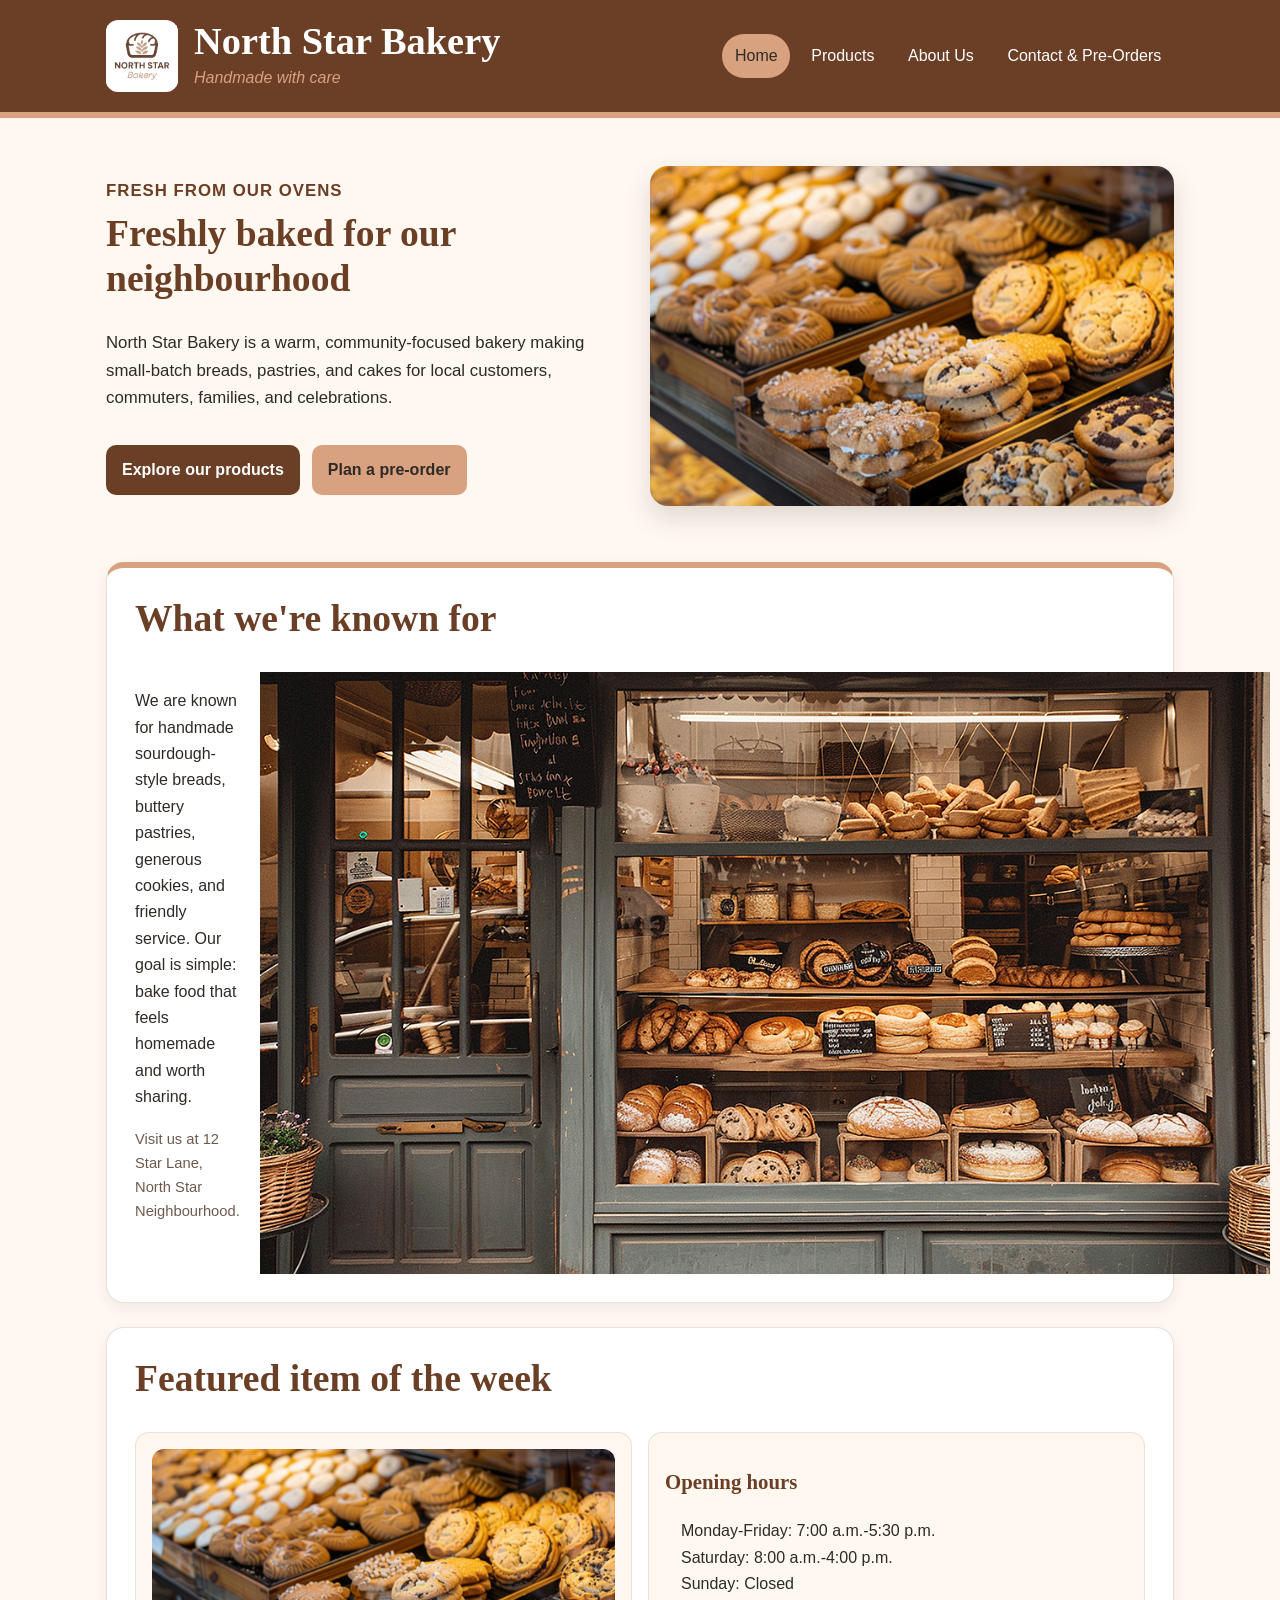
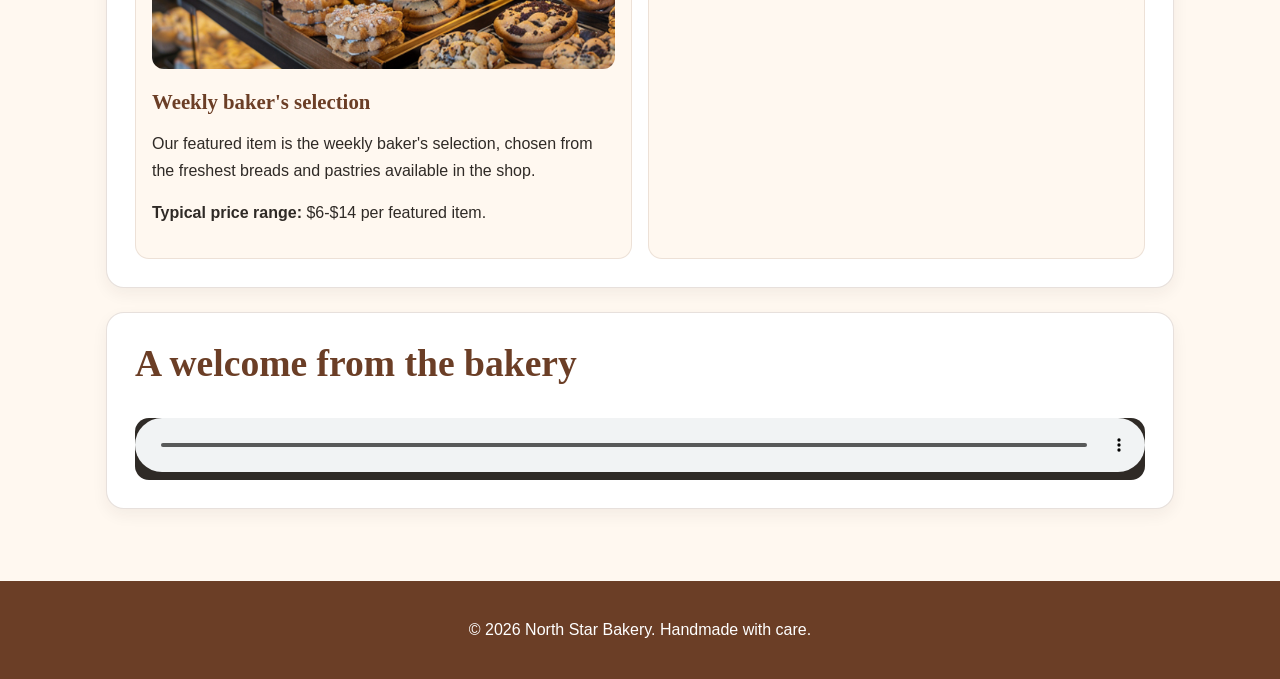
==== index.html @ 4f57fba3 "Add files via upload" ====
<!DOCTYPE html>
<html lang="en">
<head>
  <meta charset="UTF-8">
  <meta name="viewport" content="width=device-width, initial-scale=1.0">
  <meta name="description" content="North Star Bakery - handmade breads, pastries and celebration treats for the neighbourhood.">
  <title>North Star Bakery | Home</title>
  <link rel="stylesheet" href="styles.css">
</head>
<body>
<header class="site-header">
  <div class="header-inner">
    <a class="brand" href="index.html">
      <img src="bakery-logo.png" alt="North Star Bakery logo with a loaf of bread">
      <span class="brand-text">
        <h1>North Star Bakery</h1>
        <p>Handmade with care</p>
      </span>
    </a>
    <nav class="main-nav" aria-label="Main navigation">
      <ul>
        <li><a href="index.html" aria-current="page">Home</a></li>
        <li><a href="products.html" >Products</a></li>
        <li><a href="about.html" >About Us</a></li>
        <li><a href="contact.html" >Contact &amp; Pre-Orders</a></li>
      </ul>
    </nav>
  </div>
</header>

<main>
  <section class="hero">
    <div class="hero-copy">
      <p class="eyebrow">Fresh from our ovens</p>
      <h2>Freshly baked for our neighbourhood</h2>
      <p>North Star Bakery is a warm, community-focused bakery making small-batch breads, pastries, and cakes for local customers, commuters, families, and celebrations.</p>
      <div class="button-row">
        <a class="button" href="products.html">Explore our products</a>
        <a class="button secondary" href="contact.html">Plan a pre-order</a>
      </div>
    </div>
    <div class="hero-media">
      <img src="bakery-feature-large.png" alt="Featured selection of freshly baked North Star Bakery treats">
    </div>
  </section>

  <section class="section section-accent">
    <h2>What we're known for</h2>
    <div class="two-column">
      <div>
        <p>We are known for handmade sourdough-style breads, buttery pastries, generous cookies, and friendly service. Our goal is simple: bake food that feels homemade and worth sharing.</p>
        <p class="small-note">Visit us at 12 Star Lane, North Star Neighbourhood.</p>
      </div>
      <img src="bakery-storefront.png" alt="North Star Bakery storefront with a display window full of baked goods">
    </div>
  </section>

  <section class="section">
    <h2>Featured item of the week</h2>
    <div class="cards">
      <article class="card">
        <picture>
          <source srcset="bakery-feature-small.png" media="(max-width: 600px)">
          <img src="bakery-feature-large.png" alt="Featured selection of freshly baked North Star Bakery treats">
        </picture>
        <h3>Weekly baker's selection</h3>
        <p>Our featured item is the weekly baker's selection, chosen from the freshest breads and pastries available in the shop.</p>
        <p><strong>Typical price range:</strong> $6-$14 per featured item.</p>
      </article>
      <article class="card">
        <h3>Opening hours</h3>
        <address>
          Monday-Friday: 7:00 a.m.-5:30 p.m.<br>
          Saturday: 8:00 a.m.-4:00 p.m.<br>
          Sunday: Closed
        </address>
      </article>
    </div>
  </section>

  <section class="section">
    <h2>A welcome from the bakery</h2>
    <div class="media-frame">
      <audio controls>
        <source src="bakery-welcome.mp3" type="audio/mpeg">
        Your browser does not support audio playback. The North Star Bakery welcome message is available as audio in a supported browser.
      </audio>
    </div>
  </section>
</main>
<footer class="site-footer">
  <p>&copy; 2026 North Star Bakery. Handmade with care.</p>
</footer>

</body>
</html>
---- styles.css ----
:root {
  --cream: #FFF8F0;
  --brown: #6B3E26;
  --peach: #D8A17F;
  --charcoal: #2F2A26;
  --white: #FFFFFF;
  --max-width: 1100px;
}

* { box-sizing: border-box; }

html { scroll-behavior: smooth; }

body {
  margin: 0;
  background: var(--cream);
  color: var(--charcoal);
  font-family: Arial, Helvetica, sans-serif;
  line-height: 1.65;
}

img, video { max-width: 100%; display: block; }

a { color: var(--brown); }

a:focus-visible, button:focus-visible, input:focus-visible,
select:focus-visible, textarea:focus-visible {
  outline: 3px solid var(--peach);
  outline-offset: 2px;
}

.site-header {
  background: var(--brown);
  color: var(--white);
  border-bottom: 6px solid var(--peach);
}

.header-inner {
  max-width: var(--max-width);
  margin: 0 auto;
  padding: 1.25rem 1rem;
}

.brand {
  display: flex;
  align-items: center;
  gap: 1rem;
  text-decoration: none;
  color: var(--white);
}

.brand img {
  width: 72px;
  height: 72px;
  object-fit: contain;
  background: var(--white);
  border-radius: 12px;
}

.brand-text h1 {
  margin: 0;
  font-family: Georgia, "Times New Roman", serif;
  font-size: clamp(1.65rem, 5vw, 2.4rem);
  line-height: 1.05;
}

.brand-text p {
  margin: 0.25rem 0 0;
  color: var(--peach);
  font-style: italic;
}

.main-nav ul {
  list-style: none;
  display: flex;
  flex-wrap: wrap;
  gap: 0.5rem;
  margin: 1rem 0 0;
  padding: 0;
}

.main-nav a {
  display: block;
  padding: 0.55rem 0.8rem;
  border-radius: 999px;
  color: var(--white);
  text-decoration: none;
}

.main-nav a:hover,
.main-nav a[aria-current="page"] {
  background: var(--peach);
  color: var(--charcoal);
}

main {
  max-width: var(--max-width);
  margin: 0 auto;
  padding: 1.25rem 1rem 3rem;
}

.hero {
  display: flex;
  flex-direction: column;
  gap: 1.25rem;
  align-items: stretch;
  padding: 1rem 0 2rem;
}

.hero-copy {
  display: flex;
  flex-direction: column;
  justify-content: center;
}

.eyebrow {
  margin: 0 0 0.4rem;
  color: var(--brown);
  font-weight: 700;
  letter-spacing: 0.06em;
  text-transform: uppercase;
  font-size: 0.82rem;
}

h2, h3 {
  font-family: Georgia, "Times New Roman", serif;
  color: var(--brown);
  line-height: 1.2;
}

h2 { font-size: clamp(1.65rem, 4vw, 2.35rem); margin-top: 0; }
h3 { font-size: 1.3rem; }

.hero h2 { margin-bottom: 0.7rem; }

.hero p { font-size: 1.05rem; }

.button-row {
  display: flex;
  flex-wrap: wrap;
  gap: 0.75rem;
  margin-top: 1rem;
}

.button {
  display: inline-block;
  padding: 0.75rem 1rem;
  border-radius: 10px;
  background: var(--brown);
  color: var(--white);
  font-weight: 700;
  text-decoration: none;
}

.button.secondary {
  background: var(--peach);
  color: var(--charcoal);
}

.hero-media {
  border-radius: 18px;
  overflow: hidden;
  box-shadow: 0 12px 26px rgba(47, 42, 38, 0.15);
}

.hero-media img {
  width: 100%;
  height: 100%;
  object-fit: cover;
}

.section {
  margin: 1.5rem 0;
  padding: 1.4rem;
  background: var(--white);
  border: 1px solid rgba(107, 62, 38, 0.16);
  border-radius: 18px;
  box-shadow: 0 6px 16px rgba(47, 42, 38, 0.06);
}

.section-accent {
  border-top: 6px solid var(--peach);
}

.cards {
  display: flex;
  flex-direction: column;
  gap: 1rem;
}

.card {
  flex: 1 1 0;
  padding: 1rem;
  background: var(--cream);
  border-radius: 14px;
  border: 1px solid rgba(107, 62, 38, 0.12);
}

.card img {
  width: 100%;
  height: 220px;
  object-fit: cover;
  border-radius: 12px;
  margin-bottom: 0.9rem;
}

.card h3 { margin-bottom: 0.45rem; }

.product-list {
  display: flex;
  flex-direction: column;
  gap: 0.9rem;
}

.product-item {
  padding: 1rem;
  border-left: 4px solid var(--peach);
  background: var(--cream);
  border-radius: 8px;
}

.product-item strong { color: var(--brown); }

figure { margin: 0; }
figcaption {
  margin-top: 0.7rem;
  font-style: italic;
  color: #5d4c43;
}

address {
  font-style: normal;
  background: var(--cream);
  border-radius: 12px;
  padding: 1rem;
}

.media-frame {
  border-radius: 14px;
  overflow: hidden;
  background: var(--charcoal);
}

.media-frame audio,
.media-frame video {
  width: 100%;
}

form {
  display: flex;
  flex-direction: column;
  gap: 1rem;
}

fieldset {
  border: 2px solid rgba(107, 62, 38, 0.22);
  border-radius: 12px;
  padding: 1rem;
}

legend {
  padding: 0 0.5rem;
  font-family: Georgia, "Times New Roman", serif;
  font-weight: 700;
  color: var(--brown);
}

label {
  display: inline-block;
  margin-bottom: 0.35rem;
  font-weight: 700;
}

input, select, textarea {
  width: 100%;
  border: 1px solid #B9AAA0;
  border-radius: 8px;
  padding: 0.7rem 0.75rem;
  font: inherit;
  color: var(--charcoal);
  background: var(--white);
}

textarea { resize: vertical; }

button {
  border: 0;
  cursor: pointer;
  font: inherit;
}

.site-footer {
  background: var(--brown);
  color: var(--white);
  text-align: center;
  padding: 1.25rem 1rem;
}

.small-note {
  color: #6d5a4e;
  font-size: 0.92rem;
}

@media (min-width: 720px) {
  .header-inner {
    display: flex;
    align-items: center;
    justify-content: space-between;
    gap: 1.5rem;
  }

  .main-nav ul {
    justify-content: flex-end;
    margin-top: 0;
  }

  .hero {
    flex-direction: row;
    align-items: stretch;
  }

  .hero-copy, .hero-media {
    flex: 1 1 0;
  }

  .hero-media {
    min-height: 340px;
  }

  .cards {
    flex-direction: row;
  }

  .product-list {
    flex-direction: row;
    flex-wrap: wrap;
  }

  .product-item {
    flex: 1 1 45%;
  }

  .two-column {
    display: flex;
    gap: 1.25rem;
    align-items: flex-start;
  }

  .two-column > * {
    flex: 1 1 0;
  }
}

@media (min-width: 1000px) {
  main { padding-top: 2rem; }
  .section { padding: 1.75rem; }
}
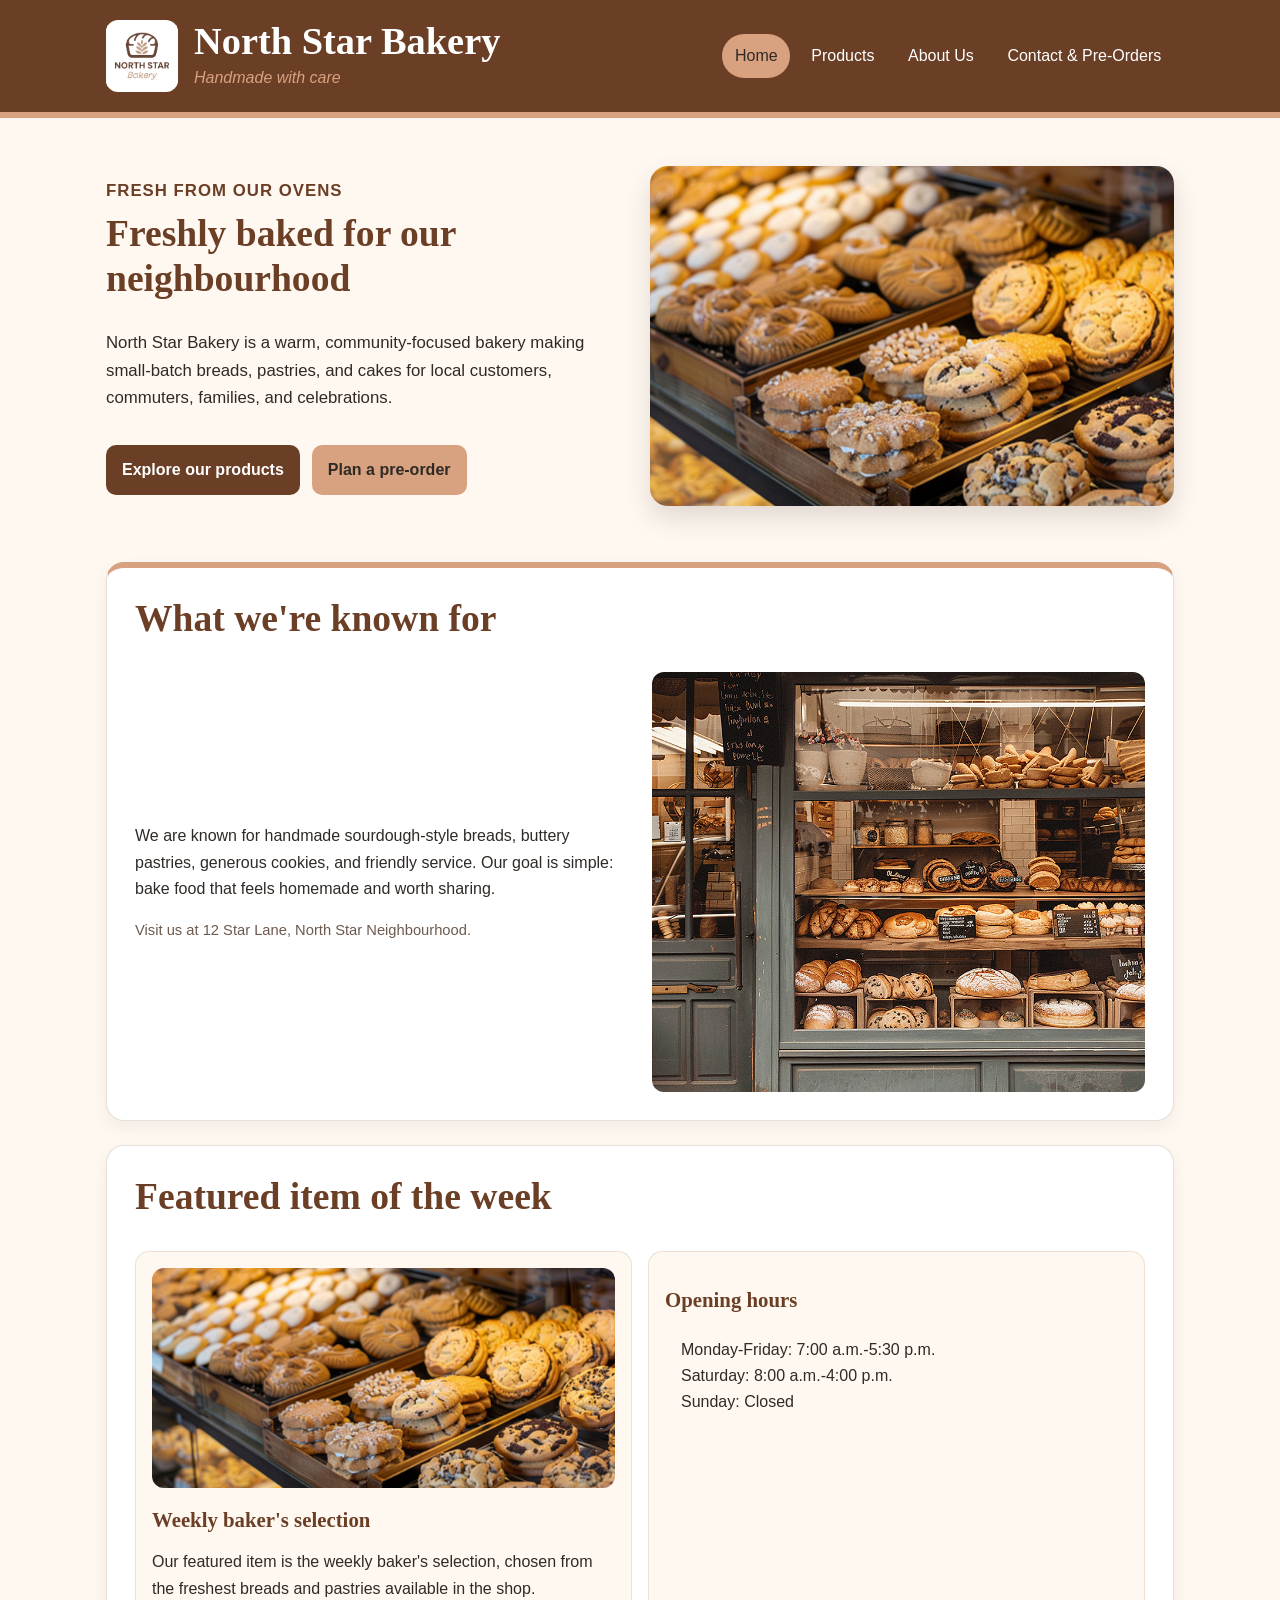
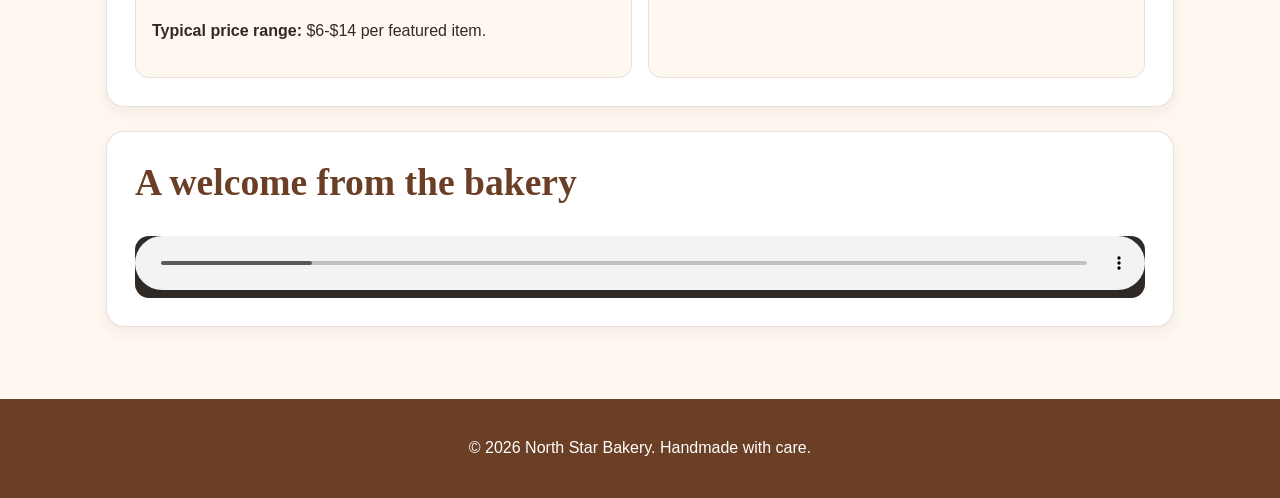
==== commit ce8ad201: "Fix responsive two-column layout and refresh CSS cache" ====
--- a/index.html
+++ b/index.html
@@ -5,7 +5,7 @@
   <meta name="viewport" content="width=device-width, initial-scale=1.0">
   <meta name="description" content="North Star Bakery - handmade breads, pastries and celebration treats for the neighbourhood.">
   <title>North Star Bakery | Home</title>
-  <link rel="stylesheet" href="styles.css">
+  <link rel="stylesheet" href="styles.css?v=2">
 </head>
 <body>
 <header class="site-header">
@@ -20,9 +20,9 @@
     <nav class="main-nav" aria-label="Main navigation">
       <ul>
         <li><a href="index.html" aria-current="page">Home</a></li>
-        <li><a href="products.html" >Products</a></li>
-        <li><a href="about.html" >About Us</a></li>
-        <li><a href="contact.html" >Contact &amp; Pre-Orders</a></li>
+        <li><a href="products.html">Products</a></li>
+        <li><a href="about.html">About Us</a></li>
+        <li><a href="contact.html">Contact &amp; Pre-Orders</a></li>
       </ul>
     </nav>
   </div>
--- a/styles.css
+++ b/styles.css
@@ -321,6 +321,7 @@
 
   .hero-copy, .hero-media {
     flex: 1 1 0;
+    min-width: 0;
   }
 
   .hero-media {
@@ -342,12 +343,21 @@
 
   .two-column {
     display: flex;
-    gap: 1.25rem;
-    align-items: flex-start;
+    gap: 1.5rem;
+    align-items: center;
   }
 
   .two-column > * {
-    flex: 1 1 0;
+    flex: 1 1 50%;
+    min-width: 0;
+  }
+
+  .two-column img {
+    width: 100%;
+    max-width: 100%;
+    height: 420px;
+    object-fit: cover;
+    border-radius: 12px;
   }
 }
 
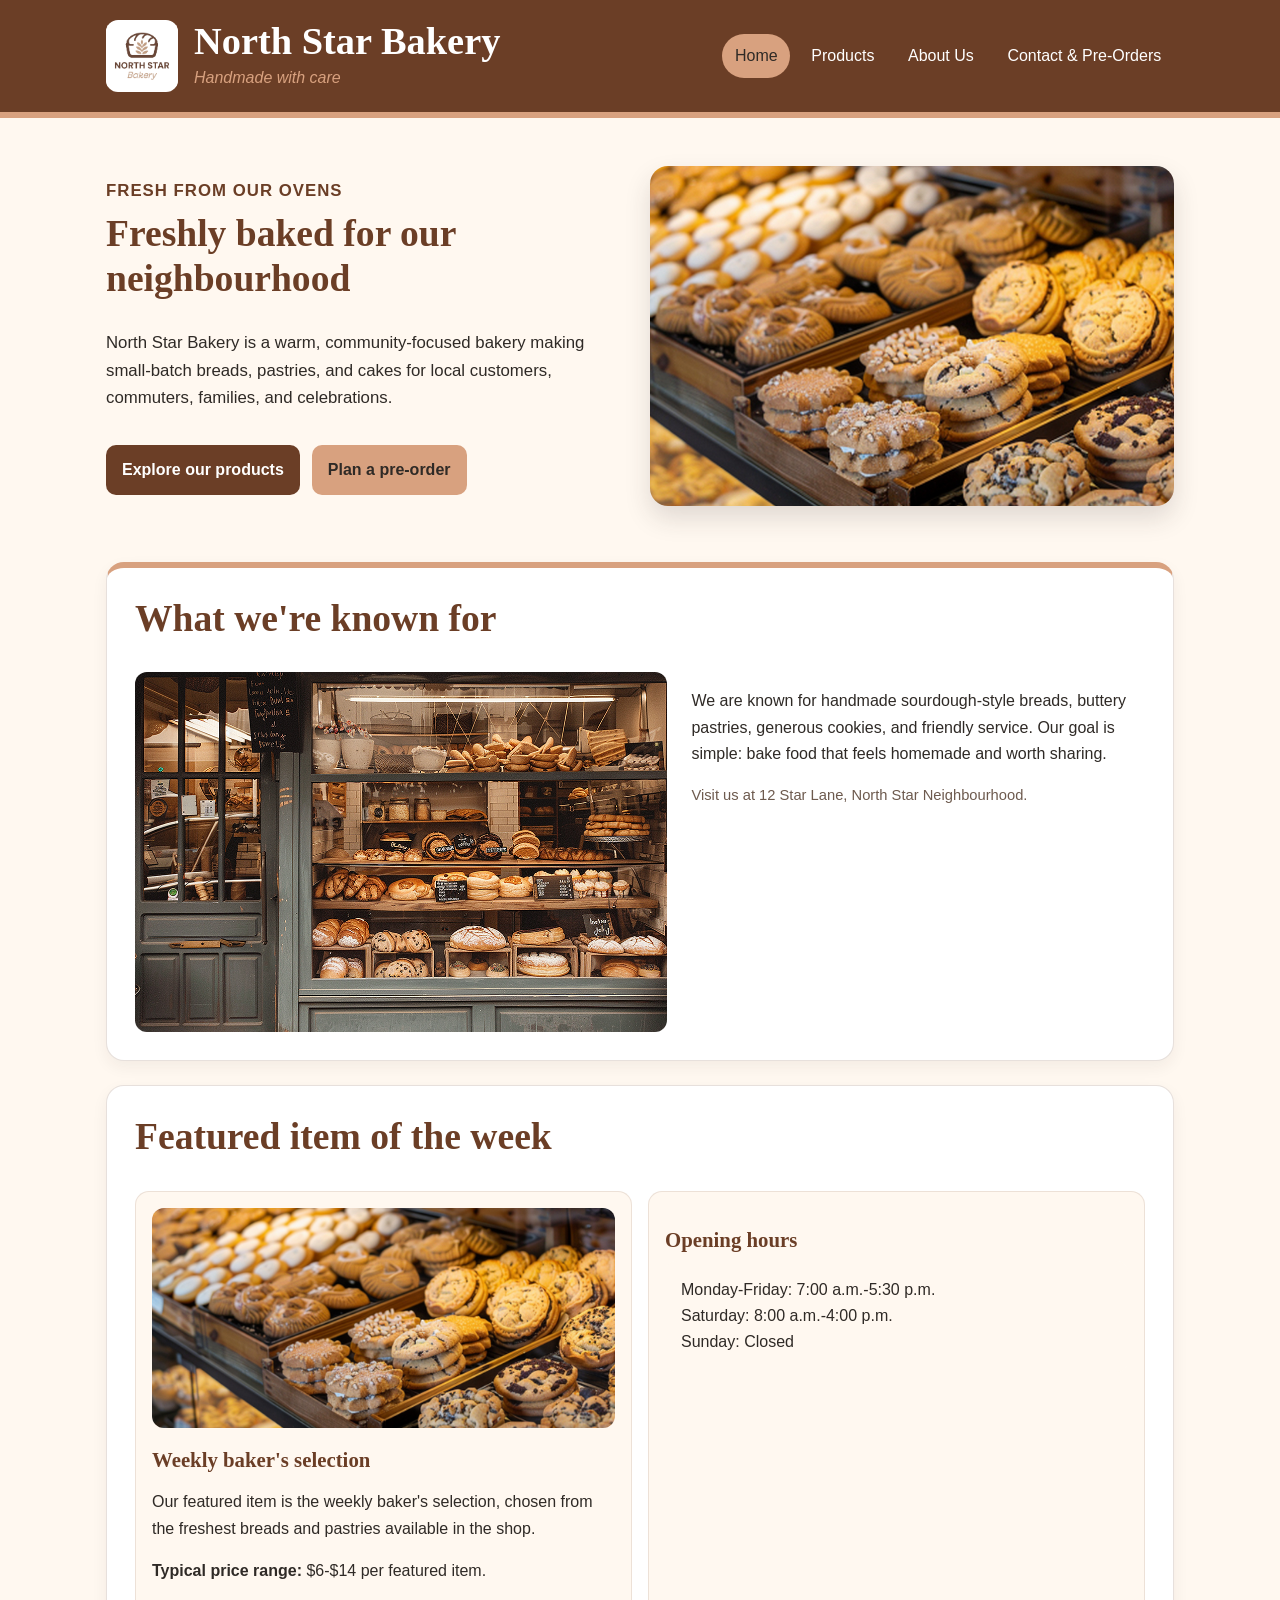
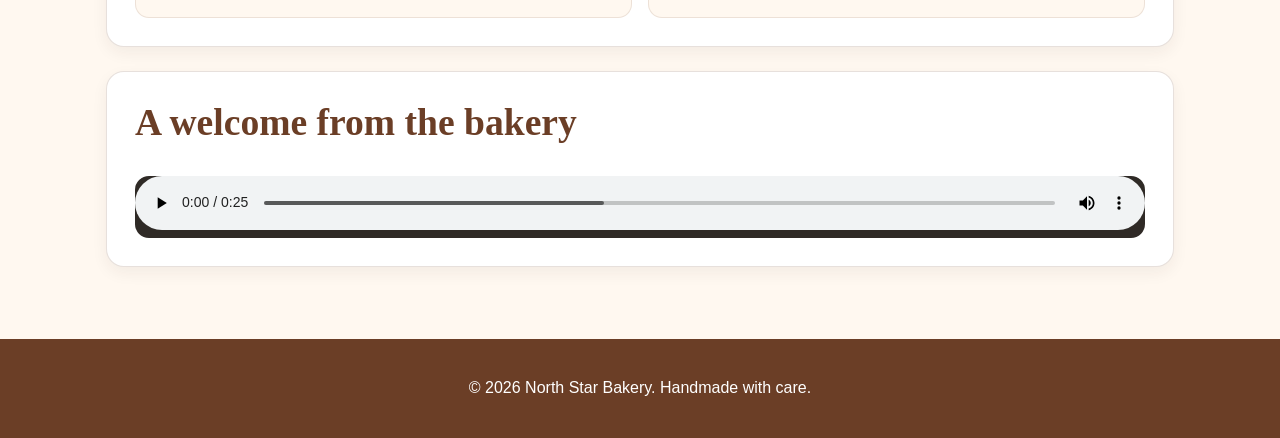
==== commit d48a4291: "Improve What we're known for layout with larger photo and text below" ====
--- a/index.html
+++ b/index.html
@@ -5,7 +5,7 @@
   <meta name="viewport" content="width=device-width, initial-scale=1.0">
   <meta name="description" content="North Star Bakery - handmade breads, pastries and celebration treats for the neighbourhood.">
   <title>North Star Bakery | Home</title>
-  <link rel="stylesheet" href="styles.css?v=2">
+  <link rel="stylesheet" href="styles.css?v=3">
 </head>
 <body>
 <header class="site-header">
@@ -46,12 +46,12 @@
 
   <section class="section section-accent">
     <h2>What we're known for</h2>
-    <div class="two-column">
-      <div>
+    <div class="two-column known-for">
+      <img src="bakery-storefront.png" alt="North Star Bakery storefront with a display window full of baked goods">
+      <div class="known-for-copy">
         <p>We are known for handmade sourdough-style breads, buttery pastries, generous cookies, and friendly service. Our goal is simple: bake food that feels homemade and worth sharing.</p>
         <p class="small-note">Visit us at 12 Star Lane, North Star Neighbourhood.</p>
       </div>
-      <img src="bakery-storefront.png" alt="North Star Bakery storefront with a display window full of baked goods">
     </div>
   </section>
 
--- a/styles.css
+++ b/styles.css
@@ -8,9 +8,7 @@
 }
 
 * { box-sizing: border-box; }
-
 html { scroll-behavior: smooth; }
-
 body {
   margin: 0;
   background: var(--cream);
@@ -18,29 +16,23 @@
   font-family: Arial, Helvetica, sans-serif;
   line-height: 1.65;
 }
-
 img, video { max-width: 100%; display: block; }
-
 a { color: var(--brown); }
-
 a:focus-visible, button:focus-visible, input:focus-visible,
 select:focus-visible, textarea:focus-visible {
   outline: 3px solid var(--peach);
   outline-offset: 2px;
 }
-
 .site-header {
   background: var(--brown);
   color: var(--white);
   border-bottom: 6px solid var(--peach);
 }
-
 .header-inner {
   max-width: var(--max-width);
   margin: 0 auto;
   padding: 1.25rem 1rem;
 }
-
 .brand {
   display: flex;
   align-items: center;
@@ -48,7 +40,6 @@
   text-decoration: none;
   color: var(--white);
 }
-
 .brand img {
   width: 72px;
   height: 72px;
@@ -56,20 +47,17 @@
   background: var(--white);
   border-radius: 12px;
 }
-
 .brand-text h1 {
   margin: 0;
   font-family: Georgia, "Times New Roman", serif;
   font-size: clamp(1.65rem, 5vw, 2.4rem);
   line-height: 1.05;
 }
-
 .brand-text p {
   margin: 0.25rem 0 0;
   color: var(--peach);
   font-style: italic;
 }
-
 .main-nav ul {
   list-style: none;
   display: flex;
@@ -78,7 +66,6 @@
   margin: 1rem 0 0;
   padding: 0;
 }
-
 .main-nav a {
   display: block;
   padding: 0.55rem 0.8rem;
@@ -86,19 +73,16 @@
   color: var(--white);
   text-decoration: none;
 }
-
 .main-nav a:hover,
 .main-nav a[aria-current="page"] {
   background: var(--peach);
   color: var(--charcoal);
 }
-
 main {
   max-width: var(--max-width);
   margin: 0 auto;
   padding: 1.25rem 1rem 3rem;
 }
-
 .hero {
   display: flex;
   flex-direction: column;
@@ -106,13 +90,11 @@
   align-items: stretch;
   padding: 1rem 0 2rem;
 }
-
 .hero-copy {
   display: flex;
   flex-direction: column;
   justify-content: center;
 }
-
 .eyebrow {
   margin: 0 0 0.4rem;
   color: var(--brown);
@@ -121,27 +103,21 @@
   text-transform: uppercase;
   font-size: 0.82rem;
 }
-
 h2, h3 {
   font-family: Georgia, "Times New Roman", serif;
   color: var(--brown);
   line-height: 1.2;
 }
-
 h2 { font-size: clamp(1.65rem, 4vw, 2.35rem); margin-top: 0; }
 h3 { font-size: 1.3rem; }
-
 .hero h2 { margin-bottom: 0.7rem; }
-
 .hero p { font-size: 1.05rem; }
-
 .button-row {
   display: flex;
   flex-wrap: wrap;
   gap: 0.75rem;
   margin-top: 1rem;
 }
-
 .button {
   display: inline-block;
   padding: 0.75rem 1rem;
@@ -151,24 +127,20 @@
   font-weight: 700;
   text-decoration: none;
 }
-
 .button.secondary {
   background: var(--peach);
   color: var(--charcoal);
 }
-
 .hero-media {
   border-radius: 18px;
   overflow: hidden;
   box-shadow: 0 12px 26px rgba(47, 42, 38, 0.15);
 }
-
 .hero-media img {
   width: 100%;
   height: 100%;
   object-fit: cover;
 }
-
 .section {
   margin: 1.5rem 0;
   padding: 1.4rem;
@@ -177,17 +149,12 @@
   border-radius: 18px;
   box-shadow: 0 6px 16px rgba(47, 42, 38, 0.06);
 }
-
-.section-accent {
-  border-top: 6px solid var(--peach);
-}
-
+.section-accent { border-top: 6px solid var(--peach); }
 .cards {
   display: flex;
   flex-direction: column;
   gap: 1rem;
 }
-
 .card {
   flex: 1 1 0;
   padding: 1rem;
@@ -195,7 +162,6 @@
   border-radius: 14px;
   border: 1px solid rgba(107, 62, 38, 0.12);
 }
-
 .card img {
   width: 100%;
   height: 220px;
@@ -203,74 +169,59 @@
   border-radius: 12px;
   margin-bottom: 0.9rem;
 }
-
 .card h3 { margin-bottom: 0.45rem; }
-
 .product-list {
   display: flex;
   flex-direction: column;
   gap: 0.9rem;
 }
-
 .product-item {
   padding: 1rem;
   border-left: 4px solid var(--peach);
   background: var(--cream);
   border-radius: 8px;
 }
-
 .product-item strong { color: var(--brown); }
-
 figure { margin: 0; }
 figcaption {
   margin-top: 0.7rem;
   font-style: italic;
   color: #5d4c43;
 }
-
 address {
   font-style: normal;
   background: var(--cream);
   border-radius: 12px;
   padding: 1rem;
 }
-
 .media-frame {
   border-radius: 14px;
   overflow: hidden;
   background: var(--charcoal);
 }
-
 .media-frame audio,
-.media-frame video {
-  width: 100%;
-}
-
+.media-frame video { width: 100%; }
 form {
   display: flex;
   flex-direction: column;
   gap: 1rem;
 }
-
 fieldset {
   border: 2px solid rgba(107, 62, 38, 0.22);
   border-radius: 12px;
   padding: 1rem;
 }
-
 legend {
   padding: 0 0.5rem;
   font-family: Georgia, "Times New Roman", serif;
   font-weight: 700;
   color: var(--brown);
 }
-
 label {
   display: inline-block;
   margin-bottom: 0.35rem;
   font-weight: 700;
 }
-
 input, select, textarea {
   width: 100%;
   border: 1px solid #B9AAA0;
@@ -280,27 +231,22 @@
   color: var(--charcoal);
   background: var(--white);
 }
-
 textarea { resize: vertical; }
-
 button {
   border: 0;
   cursor: pointer;
   font: inherit;
 }
-
 .site-footer {
   background: var(--brown);
   color: var(--white);
   text-align: center;
   padding: 1.25rem 1rem;
 }
-
 .small-note {
   color: #6d5a4e;
   font-size: 0.92rem;
 }
-
 @media (min-width: 720px) {
   .header-inner {
     display: flex;
@@ -308,60 +254,56 @@
     justify-content: space-between;
     gap: 1.5rem;
   }
-
   .main-nav ul {
     justify-content: flex-end;
     margin-top: 0;
   }
-
   .hero {
     flex-direction: row;
     align-items: stretch;
   }
-
   .hero-copy, .hero-media {
     flex: 1 1 0;
     min-width: 0;
   }
-
-  .hero-media {
-    min-height: 340px;
-  }
-
-  .cards {
-    flex-direction: row;
-  }
-
+  .hero-media { min-height: 340px; }
+  .cards { flex-direction: row; }
   .product-list {
     flex-direction: row;
     flex-wrap: wrap;
   }
-
-  .product-item {
-    flex: 1 1 45%;
-  }
-
+  .product-item { flex: 1 1 45%; }
   .two-column {
     display: flex;
     gap: 1.5rem;
-    align-items: center;
-  }
-
+    align-items: flex-start;
+  }
   .two-column > * {
-    flex: 1 1 50%;
     min-width: 0;
   }
-
+  .section-accent .two-column > div {
+    flex: 0 1 46%;
+  }
+  .section-accent .two-column > img {
+    flex: 1 1 54%;
+  }
   .two-column img {
     width: 100%;
     max-width: 100%;
-    height: 420px;
+    height: 360px;
     object-fit: cover;
     border-radius: 12px;
   }
 }
-
 @media (min-width: 1000px) {
   main { padding-top: 2rem; }
   .section { padding: 1.75rem; }
 }
+@media (max-width: 719px) {
+  .two-column img {
+    margin-top: 0.5rem;
+    width: 100%;
+    height: auto;
+    border-radius: 12px;
+  }
+}
